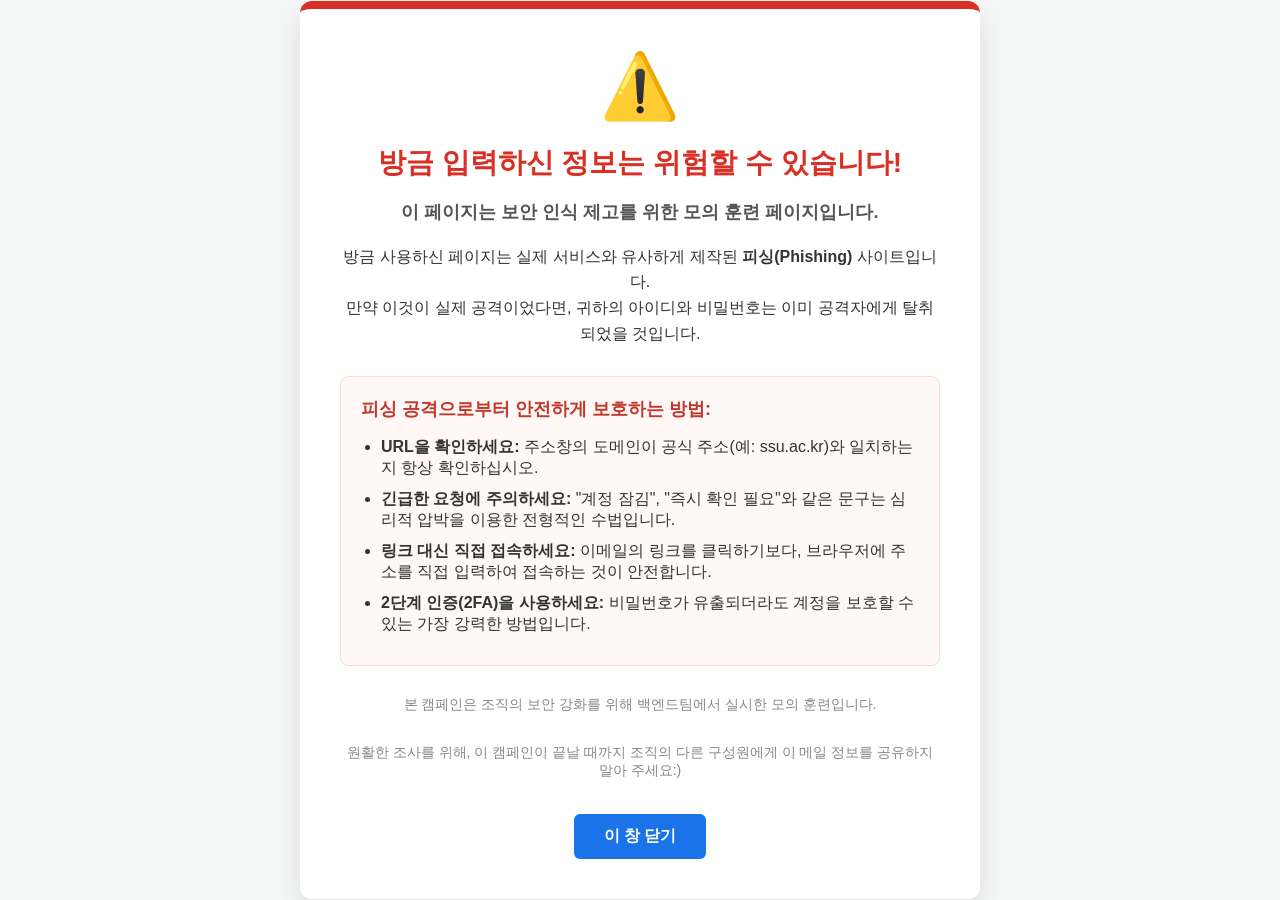
==== warning/index.html @ a86bb491 "docker change" ====
<!DOCTYPE html>
<html lang="ko">
<head>
    <meta charset="UTF-8">
    <meta name="viewport" content="width=device-width, initial-scale=1.0">
    <title>보안 경고 - Security Alert</title>
    <style>
        body {
            font-family: 'NanumSquare', 'Malgun Gothic', sans-serif;
            background-color: #f4f7f6;
            margin: 0;
            display: flex;
            justify-content: center;
            align-items: center;
            min-height: 100vh;
            color: #333;
        }
        .container {
            background: #fff;
            padding: 40px;
            border-radius: 12px;
            box-shadow: 0 10px 25px rgba(0,0,0,0.1);
            max-width: 600px;
            width: 90%;
            text-align: center;
            border-top: 8px solid #d93025;
        }
        .icon {
            font-size: 64px;
            color: #d93025;
            margin-bottom: 20px;
        }
        h1 {
            color: #d93025;
            font-size: 28px;
            margin-bottom: 10px;
        }
        .sub-header {
            font-size: 18px;
            font-weight: bold;
            margin-bottom: 20px;
            color: #555;
        }
        .message {
            line-height: 1.6;
            margin-bottom: 30px;
            font-size: 16px;
        }
        .tips {
            text-align: left;
            background: #fff8f7;
            padding: 20px;
            border-radius: 8px;
            border: 1px solid #fadbd8;
        }
        .tips h2 {
            font-size: 18px;
            margin-top: 0;
            color: #c0392b;
        }
        .tips ul {
            padding-left: 20px;
            margin-bottom: 0;
        }
        .tips li {
            margin-bottom: 10px;
        }
        .footer {
            margin-top: 30px;
            font-size: 14px;
            color: #888;
        }
        .btn {
            display: inline-block;
            margin-top: 20px;
            padding: 12px 30px;
            background-color: #1a73e8;
            color: white;
            text-decoration: none;
            border-radius: 6px;
            font-weight: bold;
            transition: background 0.3s;
        }
        .btn:hover {
            background-color: #1557b0;
        }
    </style>
</head>
<body>
    <div class="container">
        <div class="icon">⚠️</div>
        <h1>방금 입력하신 정보는 위험할 수 있습니다!</h1>
        <p class="sub-header">이 페이지는 보안 인식 제고를 위한 모의 훈련 페이지입니다.</p>
        
        <div class="message">
            방금 사용하신 페이지는 실제 서비스와 유사하게 제작된 <strong>피싱(Phishing)</strong> 사이트입니다.<br>
            만약 이것이 실제 공격이었다면, 귀하의 아이디와 비밀번호는 이미 공격자에게 탈취되었을 것입니다.
        </div>

        <div class="tips">
            <h2>피싱 공격으로부터 안전하게 보호하는 방법:</h2>
            <ul>
                <li><strong>URL을 확인하세요:</strong> 주소창의 도메인이 공식 주소(예: ssu.ac.kr)와 일치하는지 항상 확인하십시오.</li>
                <li><strong>긴급한 요청에 주의하세요:</strong> "계정 잠김", "즉시 확인 필요"와 같은 문구는 심리적 압박을 이용한 전형적인 수법입니다.</li>
                <li><strong>링크 대신 직접 접속하세요:</strong> 이메일의 링크를 클릭하기보다, 브라우저에 주소를 직접 입력하여 접속하는 것이 안전합니다.</li>
                <li><strong>2단계 인증(2FA)을 사용하세요:</strong> 비밀번호가 유출되더라도 계정을 보호할 수 있는 가장 강력한 방법입니다.</li>
            </ul>
        </div>

        <p class="footer">본 캠페인은 조직의 보안 강화를 위해 백엔드팀에서 실시한 모의 훈련입니다.</p>
        <p class="footer">원활한 조사를 위해, 이 캠페인이 끝날 때까지 조직의 다른 구성원에게 이 메일 정보를 공유하지 말아 주세요:)</p>
        <a href="javascript:window.close();" class="btn">이 창 닫기</a>
    </div>
</body>
</html>
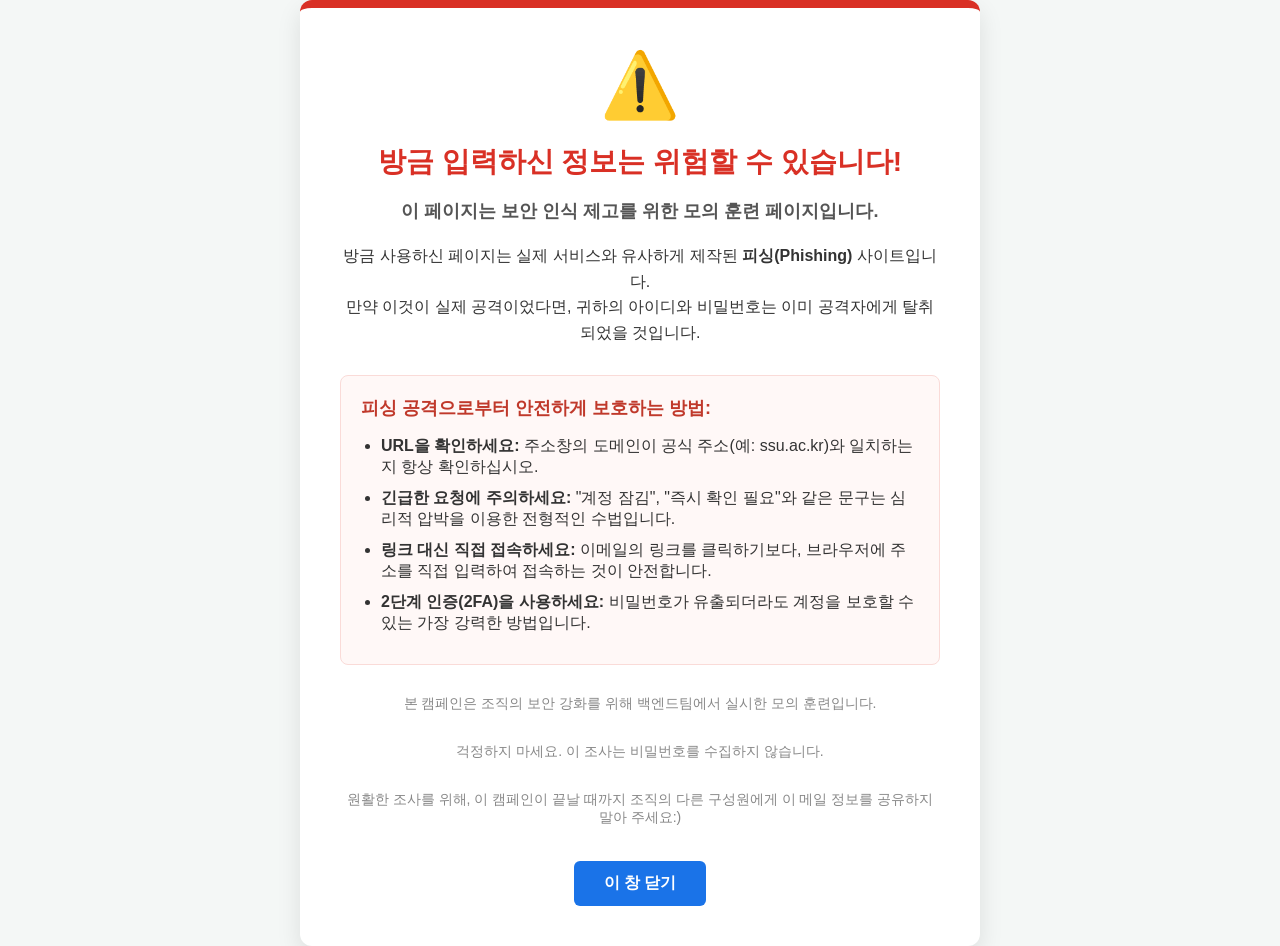
==== commit c5bdc6cd: "feat: change warning page" ====
--- a/warning/index.html
+++ b/warning/index.html
@@ -108,6 +108,7 @@
         </div>
 
         <p class="footer">본 캠페인은 조직의 보안 강화를 위해 백엔드팀에서 실시한 모의 훈련입니다.</p>
+        <p class="footer">걱정하지 마세요. 이 조사는 비밀번호를 수집하지 않습니다.</p>
         <p class="footer">원활한 조사를 위해, 이 캠페인이 끝날 때까지 조직의 다른 구성원에게 이 메일 정보를 공유하지 말아 주세요:)</p>
         <a href="javascript:window.close();" class="btn">이 창 닫기</a>
     </div>
